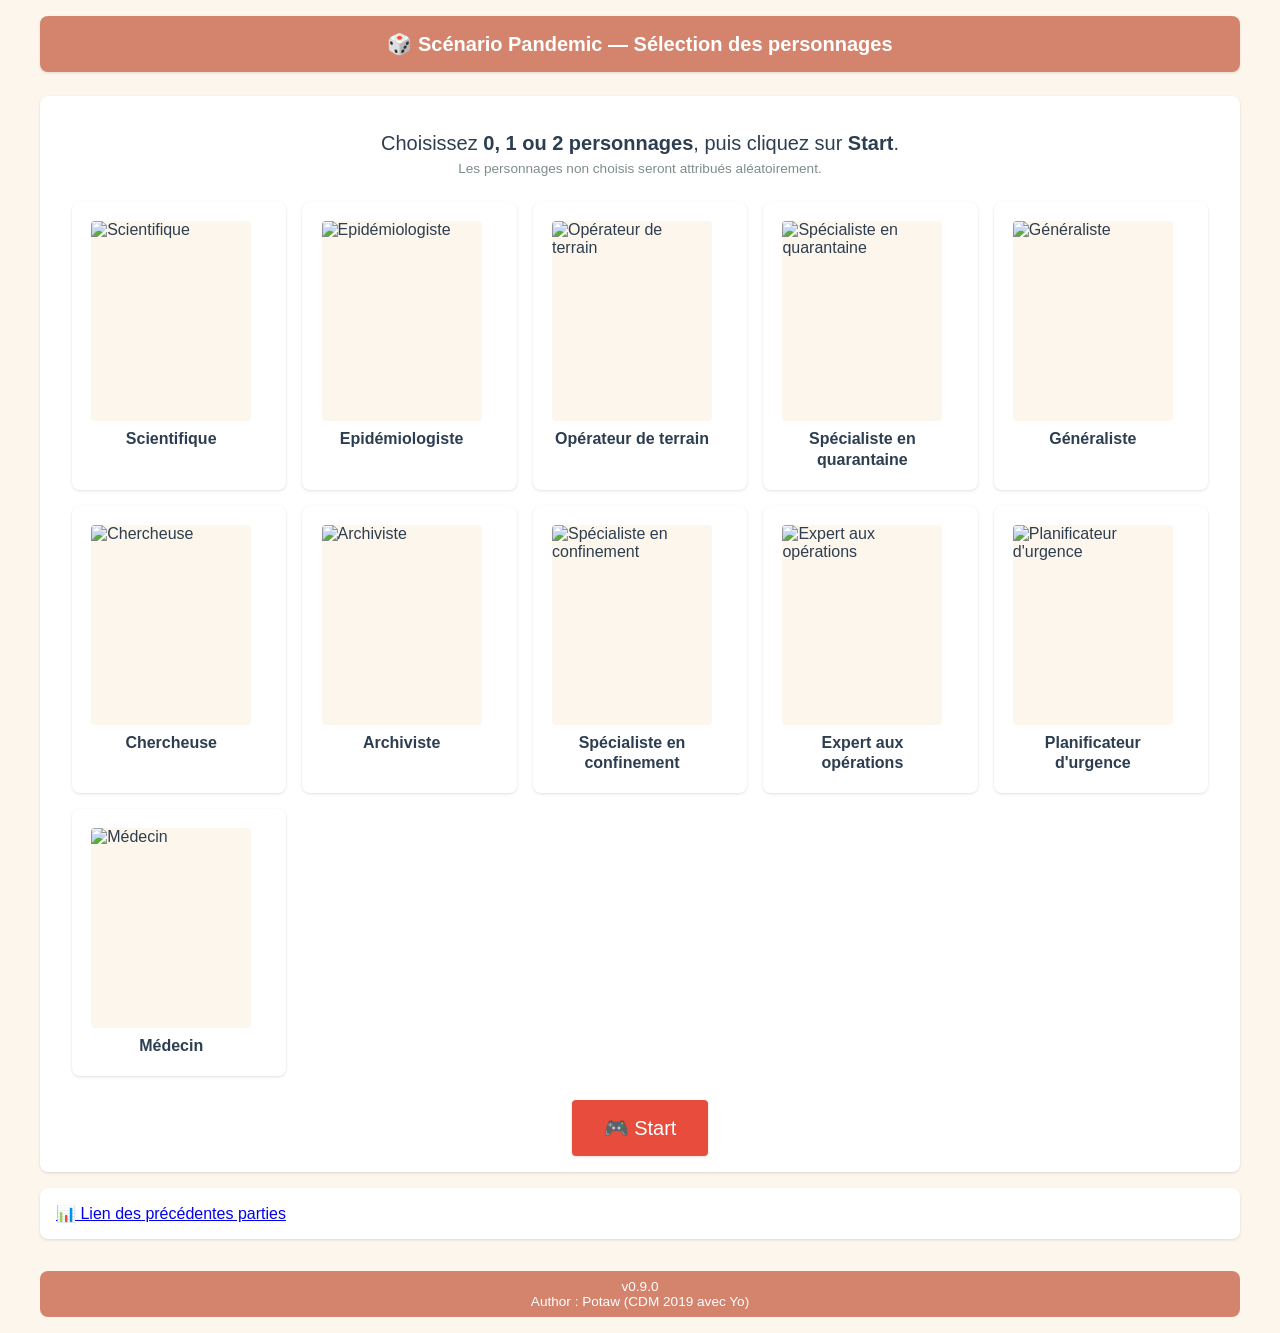
==== views/index.html @ 5d02d77d "step3-ok-desc-event-card-joueur-cadre Signed-off-by: demathif <fdemathieu@gmail.com>" ====
<!doctype html>
<html lang="fr">
	<head>
		<title>Scénarios Pandémie</title>
		<meta charset="utf-8">
		<meta name="viewport" content="width=device-width, initial-scale=1.0">
		<link rel="icon" href="../images/survival.ico" />
		<link rel="stylesheet" href="../style/style.css?v=6">
		<script type="text/javascript" src="../assets/cards.js?v=6"></script>
		<script type="text/javascript" src="../assets/prepare.js?v=6"></script>
	</head>
	
	<body onload="run();">
		<header>
			🎲 Scénario Pandemic — Sélection des personnages
		</header>

		<div class="section-action">
			<p style="text-align:center; font-size:var(--font-size-lg);">
				Choisissez <strong>0, 1 ou 2 personnages</strong>, puis cliquez sur <strong>Start</strong>.
				<br/>
				<span style="font-size:var(--font-size-sm); color:var(--color-text-light);">
					Les personnages non choisis seront attribués aléatoirement.
				</span>
			</p>
			<form id="idBoxes" name="thisForm">
				<!-- La grille des personnages est générée ici par prepare.js -->
			</form>
			<div style="text-align:center; margin-top:var(--spacing-lg);">
				<button type="button" onclick="get_roles(document.thisForm);" class="primary" style="font-size:var(--font-size-lg); padding:var(--spacing-md) var(--spacing-xl);">
					🎮 Start
				</button>
			</div>
		</div>

		<div class="section-action">
			<a href="https://docs.google.com/spreadsheets/d/1zwSPXdVmSMyLT-hhdvtLy0Kp2LJ_qGabPaC65YANEVw/edit?gid=0#gid=0" target="_blank">📊 Lien des précédentes parties</a>
		</div>
		
		<footer>
			v0.9.0<br />
			Author : Potaw (CDM 2019 avec Yo)
		</footer>
	</body>
</html>
---- style/style.css ----
/* ========================================
   Scénario Pandemic — Styles modernisés
   GitHub Pages compatible (100% statique)
   ======================================== */

/* ---- CSS Custom Properties (variables) ---- */
:root {
  /* Palette de couleurs */
  --color-primary: #2c3e50;
  --color-primary-light: #34495e;
  --color-accent: #e74c3c;
  --color-accent-hover: #c0392b;
  --color-bg: #fdf6ec;
  --color-surface: #ffffff;
  --color-header-bg: #d4836d;
  --color-header-text: #ffffff;
  --color-footer-bg: #d4836d;
  --color-footer-text: #ffffff;
  --color-text: #2c3e50;
  --color-text-light: #7f8c8d;
  --color-border: #e0d5c7;
  --color-card-bg: #fff8f0;

  /* Couleurs des cartes par maladie */
  --color-blue: #2980b9;
  --color-orange: #e67e22;
  --color-black: #2c3e50;
  --color-red: #e74c3c;
  --color-event: #27ae60;
  --color-epidemic: #8e44ad;
  --color-default: #95a5a6;

  /* Typographie */
  --font-family: 'Segoe UI', 'Roboto', Arial, sans-serif;
  --font-size-sm: 0.85rem;
  --font-size-base: 1rem;
  --font-size-lg: 1.25rem;
  --font-size-xl: 1.5rem;
  --font-size-xxl: 2rem;
  --font-size-timer: 3rem;

  /* Espacement */
  --spacing-xs: 0.25rem;
  --spacing-sm: 0.5rem;
  --spacing-md: 1rem;
  --spacing-lg: 1.5rem;
  --spacing-xl: 2rem;

  /* Ombres et bordures */
  --border-radius: 8px;
  --border-radius-sm: 4px;
  --shadow-sm: 0 1px 3px rgba(0, 0, 0, 0.12);
  --shadow-md: 0 4px 6px rgba(0, 0, 0, 0.1);
  --shadow-lg: 0 10px 25px rgba(0, 0, 0, 0.15);
}

/* ---- Reset & Base ---- */
*, *::before, *::after {
  box-sizing: border-box;
}

body {
  margin: 0;
  padding: var(--spacing-md);
  font-family: var(--font-family);
  font-size: var(--font-size-base);
  color: var(--color-text);
  background-color: var(--color-bg);
  background-image: url("../images/survival.png");
  background-repeat: no-repeat;
  background-position: top right;
  background-size: 64px;
  min-height: 100vh;
}

/* ---- En-tête & Pied de page ---- */
header {
  width: 100%;
  max-width: 1200px;
  margin: 0 auto var(--spacing-lg);
  padding: var(--spacing-md) var(--spacing-lg);
  text-align: center;
  background-color: var(--color-header-bg);
  color: var(--color-header-text);
  border-radius: var(--border-radius);
  box-shadow: var(--shadow-sm);
  font-size: var(--font-size-lg);
  font-weight: 600;
}

footer {
  width: 100%;
  max-width: 1200px;
  margin: var(--spacing-xl) auto 0;
  padding: var(--spacing-sm) var(--spacing-md);
  text-align: center;
  background-color: var(--color-footer-bg);
  color: var(--color-footer-text);
  border-radius: var(--border-radius);
  font-size: var(--font-size-sm);
}

/* ---- Panneau de propagation ---- */
.propagation-panel {
  max-width: 1200px;
  margin: 0 auto var(--spacing-md);
  background-color: var(--color-surface);
  border-radius: var(--border-radius);
  box-shadow: var(--shadow-sm);
  border-left: 4px solid var(--color-event);
  overflow: hidden;
}

.propagation-header {
  display: flex;
  justify-content: space-between;
  align-items: center;
  padding: var(--spacing-sm) var(--spacing-md);
  background-color: #e8f5e9;
  border-bottom: 1px solid var(--color-border);
  flex-wrap: wrap;
  gap: var(--spacing-sm);
}

.propagation-title {
  font-weight: 700;
  font-size: var(--font-size-lg);
  color: var(--color-event);
}

.propagation-stats {
  font-size: var(--font-size-base);
  color: var(--color-text-light);
}

.propagation-stats strong {
  color: var(--color-primary);
  font-size: var(--font-size-lg);
}

.propagation-cartes {
  padding: var(--spacing-sm) var(--spacing-md);
  display: flex;
  flex-wrap: wrap;
  gap: var(--spacing-xs);
  min-height: 60px;
  align-items: center;
}

.propagation-empty {
  color: var(--color-text-light);
  font-style: italic;
  font-size: var(--font-size-sm);
  padding: var(--spacing-sm);
}

/* Carte de propagation individuelle */
.propa-card {
  display: inline-flex;
  align-items: center;
  gap: var(--spacing-xs);
  padding: var(--spacing-xs) var(--spacing-sm);
  background-color: var(--color-bg);
  border-radius: var(--border-radius-sm);
  border: 1px solid var(--color-border);
  font-size: var(--font-size-sm);
  animation: propaFadeIn 0.3s ease;
}

@keyframes propaFadeIn {
  from { opacity: 0; transform: translateY(-8px); }
  to   { opacity: 1; transform: translateY(0); }
}

.propa-card.propa-epidemic {
  background-color: #fce4ec;
  border-color: var(--color-accent);
  font-weight: 600;
  display: flex;
  flex-direction: column;
  align-items: center;
  gap: 2px;
}

.propa-card-epidemic-name {
  font-size: var(--font-size-sm);
  font-weight: 700;
  color: var(--color-accent);
  text-transform: uppercase;
  letter-spacing: 0.5px;
}

.propa-card-ville {
  font-weight: 600;
}

.propa-card-cubes {
  display: inline-flex;
  gap: 2px;
  margin-left: var(--spacing-xs);
}

/* Petit carré représentant un cube de maladie */
.cube {
  display: inline-block;
  width: 12px;
  height: 12px;
  border-radius: 2px;
  border: 1px solid rgba(0,0,0,0.15);
  box-shadow: inset 0 1px 2px rgba(255,255,255,0.3);
}

/* ---- Panneau Épidémies (séparé) ---- */
.epidemic-panel {
  max-width: 1200px;
  margin: 0 auto var(--spacing-md);
  background-color: var(--color-surface);
  border-radius: var(--border-radius);
  box-shadow: var(--shadow-sm);
  border-left: 4px solid var(--color-accent);
  overflow: hidden;
}

.epidemic-header {
  display: flex;
  justify-content: space-between;
  align-items: center;
  padding: var(--spacing-sm) var(--spacing-md);
  background-color: #fce4ec;
  border-bottom: 1px solid var(--color-border);
}

.epidemic-title {
  font-weight: 700;
  font-size: var(--font-size-lg);
  color: var(--color-accent);
}

.epidemic-cartes {
  padding: var(--spacing-sm) var(--spacing-md);
  display: flex;
  flex-wrap: wrap;
  gap: var(--spacing-xs);
  min-height: 40px;
  align-items: center;
}

/* ---- Blocs Joueurs (côte à côte) ---- */
.players-row {
  display: flex;
  gap: var(--spacing-md);
  max-width: 1200px;
  margin: 0 auto var(--spacing-md);
  justify-content: center;
}

.joueur {
  flex: 1;
  max-width: 500px;
  min-width: 280px;
  padding: var(--spacing-md);
  background-color: var(--color-surface);
  border-radius: var(--border-radius);
  box-shadow: var(--shadow-sm);
  border: 3px solid transparent;
  transition: border-color 0.3s, box-shadow 0.3s, opacity 0.3s;
  opacity: 0.6;
}

.joueur.joueur-actif {
  border-color: var(--color-accent);
  box-shadow: 0 0 0 3px rgba(231, 76, 60, 0.2), var(--shadow-md);
  opacity: 1;
}

.joueur-header {
  display: flex;
  align-items: baseline;
  gap: var(--spacing-sm);
  margin-bottom: var(--spacing-sm);
}

.joueur-titre {
  font-size: var(--font-size-lg);
  font-weight: 700;
  color: var(--color-primary);
}

.joueur-role {
  font-size: var(--font-size-base);
  color: var(--color-text-light);
  font-weight: 400;
}

/* Wrapper image + pion */
.player-card-image-wrapper {
  position: relative;
  display: inline-block;
}

.player-pawn {
  position: absolute;
  top: -6px;
  right: -6px;
  width: 32px;
  height: 32px;
  border-radius: 50%;
  color: white;
  font-size: 13px;
  font-weight: 700;
  display: flex;
  align-items: center;
  justify-content: center;
  box-shadow: 0 2px 6px rgba(0,0,0,0.3);
  z-index: 10;
  border: 2px solid white;
}

/* Cartes du joueur */
.joueur-cartes {
  display: flex;
  flex-wrap: wrap;
  gap: var(--spacing-xs);
  margin-top: var(--spacing-sm);
}

.carte-joueur-item {
  display: inline-block;
  padding: var(--spacing-xs) var(--spacing-sm);
  background-color: var(--color-bg);
  border-radius: var(--border-radius-sm);
  font-size: var(--font-size-base);
  font-weight: 500;
}

.joueur-cartes .carte-color[data-color="blue"] { color: var(--color-blue); }
.joueur-cartes .carte-color[data-color="orange"] { color: var(--color-orange); }
.joueur-cartes .carte-color[data-color="black"] { color: var(--color-black); }
.joueur-cartes .carte-color[data-color="red"] { color: var(--color-red); }
.joueur-cartes .carte-color[data-color="mediumseagreen"] { color: var(--color-event); font-weight: 600; }
.joueur-cartes .carte-color[data-color="slategray"] { color: var(--color-default); }

/* ---- Couleurs des cartes (remplace <font>) ---- */
.carte-color[data-color="blue"] { color: var(--color-blue); }
.carte-color[data-color="orange"] { color: var(--color-orange); }
.carte-color[data-color="black"] { color: var(--color-black); }
.carte-color[data-color="red"] { color: var(--color-red); }
.carte-color[data-color="mediumseagreen"] { color: var(--color-event); font-weight: 600; }
.carte-color[data-color="slategray"] { color: var(--color-default); }

/* ---- Zone des cartes tirées ---- */
.cartes-tirees {
  max-width: 1200px;
  margin: 0 auto var(--spacing-md);
  min-height: 100px;
  padding: var(--spacing-md);
  background-color: var(--color-surface);
  border-radius: var(--border-radius);
  box-shadow: var(--shadow-sm);
}

#idCarteJoueurs.pasEnCours,
#idDivCartesPropagation.enCours {
  border-left: 4px solid var(--color-accent);
}

#idCarteJoueurs.enCours {
  border-left: 4px solid var(--color-blue);
}

#idDivCartesPropagation.pasEnCours {
  border-left: 4px solid var(--color-text-light);
}

/* ---- Boutons ---- */
.boutons-ligne {
  max-width: 1200px;
  margin: 0 auto var(--spacing-sm);
  display: flex;
  flex-wrap: wrap;
  gap: var(--spacing-sm);
  align-items: center;
}

button {
  padding: var(--spacing-sm) var(--spacing-md);
  font-family: var(--font-family);
  font-size: var(--font-size-base);
  border: none;
  border-radius: var(--border-radius-sm);
  background-color: var(--color-primary);
  color: white;
  cursor: pointer;
  transition: background-color 0.2s, opacity 0.2s, transform 0.1s;
  box-shadow: var(--shadow-sm);
}

button:hover:not(:disabled) {
  background-color: var(--color-primary-light);
  transform: translateY(-1px);
  box-shadow: var(--shadow-md);
}

button:active:not(:disabled) {
  transform: translateY(0);
}

button:disabled {
  opacity: 0.5;
  cursor: not-allowed;
}

button.primary {
  background-color: var(--color-accent);
}
button.primary:hover:not(:disabled) {
  background-color: var(--color-accent-hover);
}

button.secondary {
  background-color: var(--color-text-light);
}

/* ---- Bouton unique (tirage automatique) ---- */
.boutons-auto {
  justify-content: center;
}

.bouton-unique {
  font-size: var(--font-size-lg);
  font-weight: 700;
  padding: var(--spacing-md) var(--spacing-xl);
  min-width: 260px;
}

/* ---- "Tour : [Rôle]" ---- */
.goJoueur {
  display: inline-block;
  padding: var(--spacing-sm) var(--spacing-md);
  background-color: var(--color-accent);
  color: white;
  border-radius: var(--border-radius);
  font-size: var(--font-size-lg);
  font-weight: 700;
  box-shadow: var(--shadow-sm);
}

/* ---- Chronomètre ---- */
.chrono {
  max-width: 1200px;
  margin: 0 auto var(--spacing-md);
  padding: var(--spacing-md);
  background-color: var(--color-surface);
  border-radius: var(--border-radius);
  box-shadow: var(--shadow-sm);
  text-align: center;
}

.chrono-options {
  display: flex;
  justify-content: center;
  gap: var(--spacing-lg);
  margin-bottom: var(--spacing-sm);
}

.chrono-options label {
  cursor: pointer;
  font-size: var(--font-size-base);
}

.chrono-options input[type="radio"] {
  margin-right: var(--spacing-xs);
}

.minuteur {
  font-size: var(--font-size-timer);
  font-weight: 700;
  margin: var(--spacing-sm) 0;
  font-variant-numeric: tabular-nums;
  color: var(--color-primary);
}

.chrono-boutons {
  display: flex;
  justify-content: center;
  gap: var(--spacing-sm);
  flex-wrap: wrap;
}

/* ---- Sections de fin de partie ---- */
.section-action {
  max-width: 1200px;
  margin: 0 auto var(--spacing-md);
  padding: var(--spacing-md);
  background-color: var(--color-surface);
  border-radius: var(--border-radius);
  box-shadow: var(--shadow-sm);
}

.section-action label {
  margin-right: var(--spacing-md);
}

.section-action input[type="text"] {
  padding: var(--spacing-xs) var(--spacing-sm);
  border: 1px solid var(--color-border);
  border-radius: var(--border-radius-sm);
  font-family: var(--font-family);
  font-size: var(--font-size-base);
}

.section-action select {
  padding: var(--spacing-xs) var(--spacing-sm);
  border: 1px solid var(--color-border);
  border-radius: var(--border-radius-sm);
  font-family: var(--font-family);
  font-size: var(--font-size-base);
  background-color: white;
}

/* ---- Debug ---- */
.debug-section {
  max-width: 1200px;
  margin: 0 auto;
}

.debug-section summary {
  cursor: pointer;
  font-weight: 600;
  color: var(--color-text-light);
  padding: var(--spacing-sm) 0;
}

#idDivDebug {
  max-width: 1200px;
  margin: 0 auto var(--spacing-md);
  padding: var(--spacing-md);
  background-color: var(--color-surface);
  border-radius: var(--border-radius);
  box-shadow: var(--shadow-sm);
}

#idDivDebug a {
  color: var(--color-accent);
  cursor: pointer;
  text-decoration: underline;
}

#idDivDebug a:hover {
  color: var(--color-accent-hover);
}

/* ---- Tableau d'historique ---- */
#idSpoilHistoJoueurs table {
  border-collapse: collapse;
  width: 100%;
  margin-top: var(--spacing-sm);
}

#idSpoilHistoJoueurs th,
#idSpoilHistoJoueurs td {
  border: 1px solid var(--color-border);
  padding: var(--spacing-xs) var(--spacing-sm);
  text-align: center;
}

#idSpoilHistoJoueurs th {
  background-color: var(--color-header-bg);
  color: var(--color-header-text);
}

/* ---- Image des rôles ---- */
.zoomA {
  width: 100px;
  height: 130px;
  border-radius: var(--border-radius-sm);
  box-shadow: var(--shadow-sm);
}

/* ---- Responsive ---- */
@media (max-width: 768px) {
  body {
    padding: var(--spacing-sm);
  }

  header {
    font-size: var(--font-size-base);
    padding: var(--spacing-sm);
  }

  .players-row {
    flex-direction: column;
    align-items: center;
  }

  .joueur {
    width: 100%;
    max-width: 100%;
    min-width: unset;
  }

  .boutons-ligne {
    flex-direction: column;
    align-items: stretch;
  }

  .boutons-ligne button {
    width: 100%;
  }

  .minuteur {
    font-size: 2.5rem;
  }

  .chrono-options {
    flex-direction: column;
    align-items: center;
    gap: var(--spacing-sm);
  }
}

@media (max-width: 480px) {
  .minuteur {
    font-size: 2rem;
  }

  .section-action {
    padding: var(--spacing-sm);
  }

  #idSpoilHistoJoueurs table {
    font-size: var(--font-size-sm);
  }
}

/* ---- Grille de sélection des personnages (index.html) ---- */
.character-grid {
  display: grid;
  grid-template-columns: repeat(auto-fill, minmax(180px, 1fr));
  gap: var(--spacing-md);
  max-width: 1200px;
  margin: var(--spacing-lg) auto;
  padding: 0 var(--spacing-md);
}

.character-card {
  position: relative;
  background: var(--color-surface);
  border-radius: var(--border-radius);
  box-shadow: var(--shadow-sm);
  overflow: hidden;
  transition: transform 0.2s, box-shadow 0.2s, border-color 0.2s;
  border: 3px solid transparent;
  cursor: pointer;
}

.character-card:hover {
  transform: translateY(-4px);
  box-shadow: var(--shadow-md);
}

.character-card:has(.character-checkbox:checked) {
  border-color: var(--color-accent);
  box-shadow: 0 0 0 3px rgba(231, 76, 60, 0.3), var(--shadow-md);
}

.character-checkbox {
  position: absolute;
  opacity: 0;
  width: 0;
  height: 0;
  pointer-events: none;
}

.character-label {
  display: flex;
  flex-direction: column;
  align-items: center;
  padding: var(--spacing-md);
  cursor: pointer;
  gap: var(--spacing-sm);
}

.character-label img {
  width: 100%;
  max-width: 160px;
  height: auto;
  aspect-ratio: 160 / 200;
  object-fit: contain;
  border-radius: var(--border-radius-sm);
  background-color: var(--color-bg);
  transition: transform 0.2s;
}

.character-card:hover .character-label img {
  transform: scale(1.05);
}

.character-name {
  font-size: var(--font-size-base);
  font-weight: 600;
  text-align: center;
  color: var(--color-primary);
  line-height: 1.3;
}

/* Badge "✓" qui apparaît quand sélectionné */
.character-selected-badge {
  position: absolute;
  top: var(--spacing-sm);
  right: var(--spacing-sm);
  width: 28px;
  height: 28px;
  border-radius: 50%;
  background-color: var(--color-accent);
  color: white;
  display: flex;
  align-items: center;
  justify-content: center;
  font-size: var(--font-size-lg);
  font-weight: 700;
  opacity: 0;
  transform: scale(0.5);
  transition: opacity 0.2s, transform 0.2s;
  pointer-events: none;
}

.character-card:has(.character-checkbox:checked) .character-selected-badge {
  opacity: 1;
  transform: scale(1);
}

@media (max-width: 768px) {
  .character-grid {
    grid-template-columns: repeat(auto-fill, minmax(140px, 1fr));
    gap: var(--spacing-sm);
    padding: 0 var(--spacing-sm);
  }

  .character-label img {
    max-width: 120px;
  }

  .character-name {
    font-size: var(--font-size-sm);
  }
}

@media (max-width: 480px) {
  .character-grid {
    grid-template-columns: repeat(2, 1fr);
    gap: var(--spacing-xs);
  }

  .character-label {
    padding: var(--spacing-sm);
  }

  .character-label img {
    max-width: 90px;
  }
}
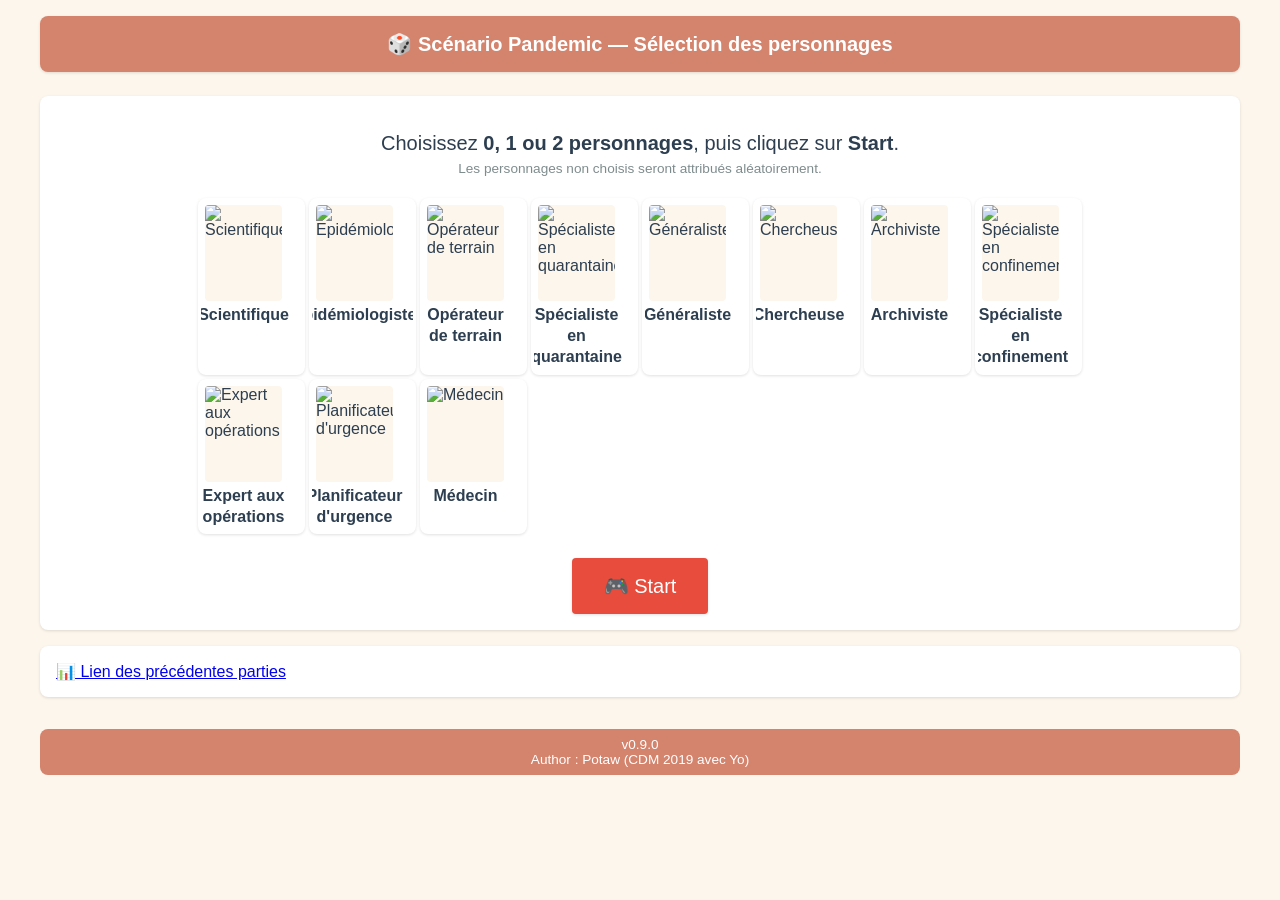
==== commit 3b58828a: "step4minok Signed-off-by: demathif <fdemathieu@gmail.com>" ====
--- a/views/index.html
+++ b/views/index.html
@@ -5,9 +5,8 @@
 		<meta charset="utf-8">
 		<meta name="viewport" content="width=device-width, initial-scale=1.0">
 		<link rel="icon" href="../images/survival.ico" />
-		<link rel="stylesheet" href="../style/style.css?v=6">
-		<script type="text/javascript" src="../assets/cards.js?v=6"></script>
-		<script type="text/javascript" src="../assets/prepare.js?v=6"></script>
+		<link rel="stylesheet" href="../style/style.css?v=16">
+		<script type="text/javascript" src="../assets/cards.js?v=16"></script>
 	</head>
 	
 	<body onload="run();">
@@ -41,5 +40,87 @@
 			v0.9.0<br />
 			Author : Potaw (CDM 2019 avec Yo)
 		</footer>
+
+		<script type="text/javascript">
+			/** Fonction principale, affiche les personnages en grille de cartes modernes */
+			function run () {
+				var myForm = document.getElementById("idBoxes");
+				var grid = document.createElement("div");
+				grid.className = "character-grid";
+
+				for (var i = 0; i < roles.length; i++) {
+					var card = document.createElement("div");
+					card.className = "character-card";
+
+					var checkBox = document.createElement("input");
+					checkBox.type = "checkbox";
+					checkBox.value = roles[i];
+					checkBox.id = "id" + i;
+					checkBox.className = "character-checkbox";
+
+					var label = document.createElement("label");
+					label.className = "character-label";
+					label.htmlFor = "id" + i;
+
+					var img = document.createElement("img");
+					img.src = "./../images/" + encodeURI(roles[i]) + ".png";
+					img.alt = roles[i];
+					img.title = descriptionsRole[roles[i]] || roles[i];
+					img.loading = "lazy";
+
+					var nameSpan = document.createElement("span");
+					nameSpan.className = "character-name";
+					nameSpan.textContent = roles[i];
+
+					var selectedBadge = document.createElement("span");
+					selectedBadge.className = "character-selected-badge";
+					selectedBadge.textContent = "✓";
+
+					label.appendChild(img);
+					label.appendChild(nameSpan);
+					card.appendChild(checkBox);
+					card.appendChild(label);
+					card.appendChild(selectedBadge);
+					grid.appendChild(card);
+				}
+				myForm.appendChild(grid);
+			}
+
+			/** onclick, on recupere les roles du form sinon on les choisit aléatoirement */
+			function get_roles (form) {
+				var count = 0;
+				var choice = [];
+				var limit = 2; // FIXME: what if more that 2 players
+
+				var checkboxes = form.querySelectorAll('input[type="checkbox"]');
+				for (var i = 0; i < checkboxes.length; i++) {
+					if (checkboxes[i].checked) {
+						if (count < limit) {
+							choice[count] = checkboxes[i].value;
+							count++;
+						} else if (count >= limit) {
+							alert("Vous ne pouvez pas choisir plus de " + limit + " personnages");
+							return;
+						}
+					}
+				}
+				if (count != limit) { // some roles would be random
+					// Get a copy and remove the choosen roles if any
+					var roles_copy = roles.slice();
+					for (var k = 0; k < limit; k++) {
+						roles_copy = roles_copy.filter(function(e) { return e !== choice[k]; });
+					}
+					shuffle(roles_copy);
+					for (var j = 0; j < limit - count; j++) {
+						choice[limit - j - 1] = roles_copy[j];
+					}
+				}
+
+				shuffle(choice);
+				window.location.replace("../views/game.html?" +
+								"&roleJoueur1=" +  encodeURI(choice[0]) +
+								"&roleJoueur2=" +  encodeURI(choice[1]));
+			}
+		</script>
 	</body>
 </html>
--- a/style/style.css
+++ b/style/style.css
@@ -190,6 +190,12 @@
   letter-spacing: 0.5px;
 }
 
+/* Dernière carte de propagation conservée au début d'un tour (grisée) */
+.propa-card-grisee {
+  opacity: 0.45;
+  filter: grayscale(80%);
+}
+
 .propa-card-ville {
   font-weight: 600;
 }
@@ -433,6 +439,33 @@
   min-width: 260px;
 }
 
+/* ---- Menu pause du chrono ---- */
+.chrono-menu {
+  max-width: 1200px;
+  margin: 0 auto var(--spacing-md);
+  padding: var(--spacing-sm) var(--spacing-md);
+  background-color: #fff8e1;
+  border-radius: var(--border-radius);
+  border-left: 4px solid #f39c12;
+  box-shadow: var(--shadow-sm);
+  display: flex;
+  flex-direction: column;
+  align-items: center;
+  gap: var(--spacing-sm);
+}
+
+.chrono-menu-title {
+  font-weight: 700;
+  color: #b7791f;
+}
+
+.chrono-menu-buttons {
+  display: flex;
+  gap: var(--spacing-sm);
+  flex-wrap: wrap;
+  justify-content: center;
+}
+
 /* ---- "Tour : [Rôle]" ---- */
 .goJoueur {
   display: inline-block;
@@ -443,6 +476,25 @@
   font-size: var(--font-size-lg);
   font-weight: 700;
   box-shadow: var(--shadow-sm);
+}
+
+/* "Tour..." : masqué (le joueur actif est indiqué par le cadre surligné) */
+#idGoJoueur {
+  display: none;
+}
+
+/* ---- Bouton copie de lien (discret, en haut à droite) ---- */
+.btn-copy {
+  position: fixed;
+  top: var(--spacing-sm);
+  right: var(--spacing-sm);
+  width: 36px;
+  height: 36px;
+  padding: 0;
+  font-size: var(--font-size-lg);
+  border-radius: var(--border-radius);
+  box-shadow: var(--shadow-md);
+  z-index: 100;
 }
 
 /* ---- Chronomètre ---- */
@@ -636,11 +688,11 @@
 /* ---- Grille de sélection des personnages (index.html) ---- */
 .character-grid {
   display: grid;
-  grid-template-columns: repeat(auto-fill, minmax(180px, 1fr));
-  gap: var(--spacing-md);
-  max-width: 1200px;
-  margin: var(--spacing-lg) auto;
-  padding: 0 var(--spacing-md);
+  grid-template-columns: repeat(auto-fill, minmax(100px, 1fr));
+  gap: var(--spacing-xs);
+  max-width: 900px;
+  margin: var(--spacing-md) auto;
+  padding: 0 var(--spacing-sm);
 }
 
 .character-card {
@@ -676,14 +728,14 @@
   display: flex;
   flex-direction: column;
   align-items: center;
-  padding: var(--spacing-md);
+  padding: var(--spacing-xs);
   cursor: pointer;
-  gap: var(--spacing-sm);
+  gap: var(--spacing-xs);
 }
 
 .character-label img {
   width: 100%;
-  max-width: 160px;
+  max-width: 80px;
   height: auto;
   aspect-ratio: 160 / 200;
   object-fit: contain;
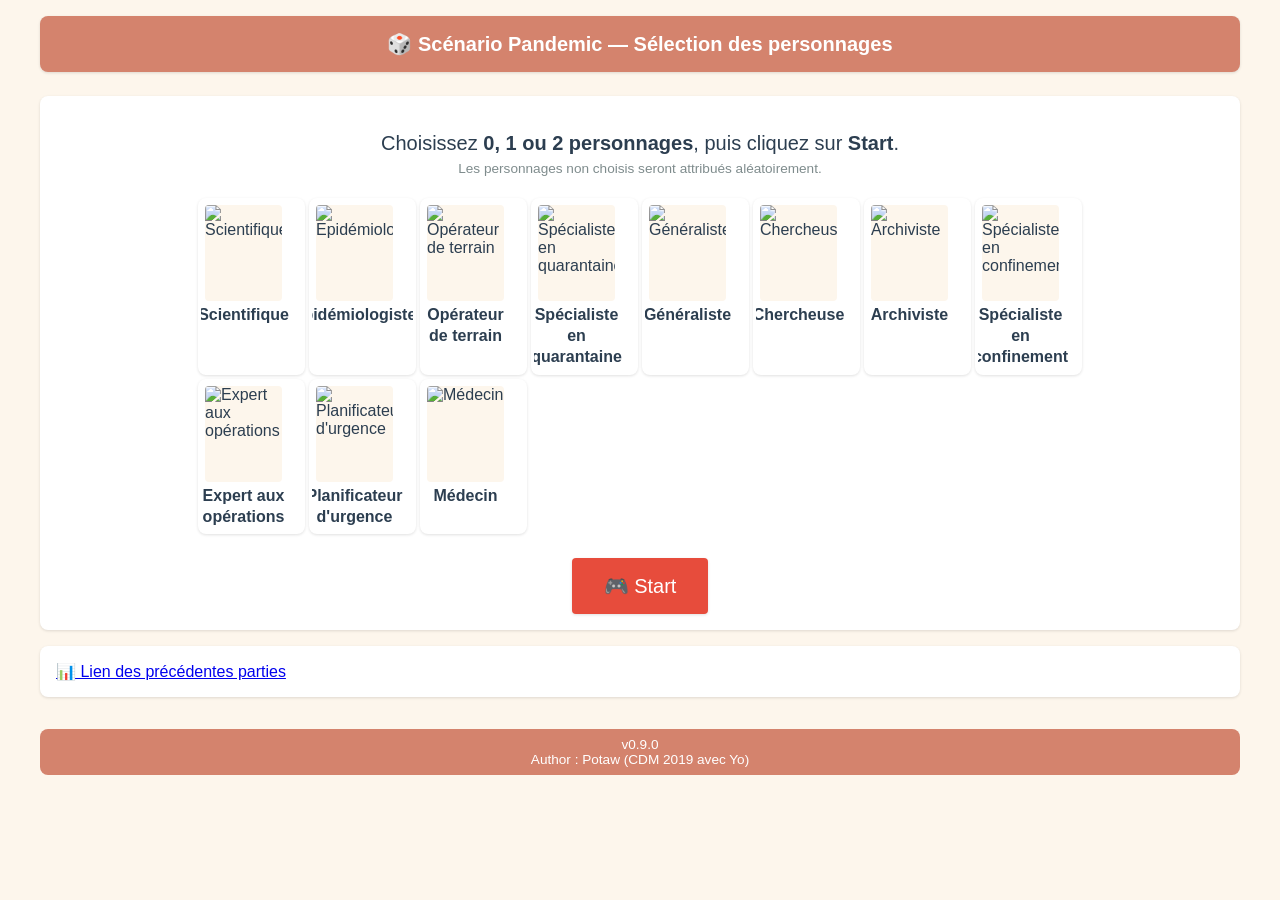
==== commit bf07bb1c: "step4minok Signed-off-by: demathif <fdemathieu@gmail.com>" ====
--- a/views/index.html
+++ b/views/index.html
@@ -5,8 +5,8 @@
 		<meta charset="utf-8">
 		<meta name="viewport" content="width=device-width, initial-scale=1.0">
 		<link rel="icon" href="../images/survival.ico" />
-		<link rel="stylesheet" href="../style/style.css?v=16">
-		<script type="text/javascript" src="../assets/cards.js?v=16"></script>
+		<link rel="stylesheet" href="../style/style.css?v=18">
+		<script type="text/javascript" src="../assets/cards.js?v=18"></script>
 	</head>
 	
 	<body onload="run();">
--- a/style/style.css
+++ b/style/style.css
@@ -66,10 +66,6 @@
   font-size: var(--font-size-base);
   color: var(--color-text);
   background-color: var(--color-bg);
-  background-image: url("../images/survival.png");
-  background-repeat: no-repeat;
-  background-position: top right;
-  background-size: 64px;
   min-height: 100vh;
 }
 
@@ -547,6 +543,53 @@
   background-color: var(--color-surface);
   border-radius: var(--border-radius);
   box-shadow: var(--shadow-sm);
+}
+
+/* ---- Section "Partie terminée" modernisée ---- */
+.fin-partie-header {
+  display: flex;
+  align-items: baseline;
+  gap: var(--spacing-sm);
+  margin-bottom: var(--spacing-sm);
+  flex-wrap: wrap;
+}
+
+.fin-partie-header strong {
+  font-size: var(--font-size-lg);
+  color: var(--color-primary);
+}
+
+.fin-partie-sub {
+  font-size: var(--font-size-sm);
+  color: var(--color-text-light);
+}
+
+.fin-partie-corps {
+  display: flex;
+  align-items: center;
+  gap: var(--spacing-md);
+  flex-wrap: wrap;
+}
+
+.fin-partie-corps label {
+  margin-right: 0;
+}
+
+.fin-pseudo input {
+  padding: var(--spacing-xs) var(--spacing-sm);
+  border: 1px solid var(--color-border);
+  border-radius: var(--border-radius-sm);
+  font-family: var(--font-family);
+  font-size: var(--font-size-base);
+}
+
+.fin-resultat {
+  cursor: pointer;
+  font-weight: 500;
+}
+
+.btn-save {
+  font-weight: 700;
 }
 
 .section-action label {
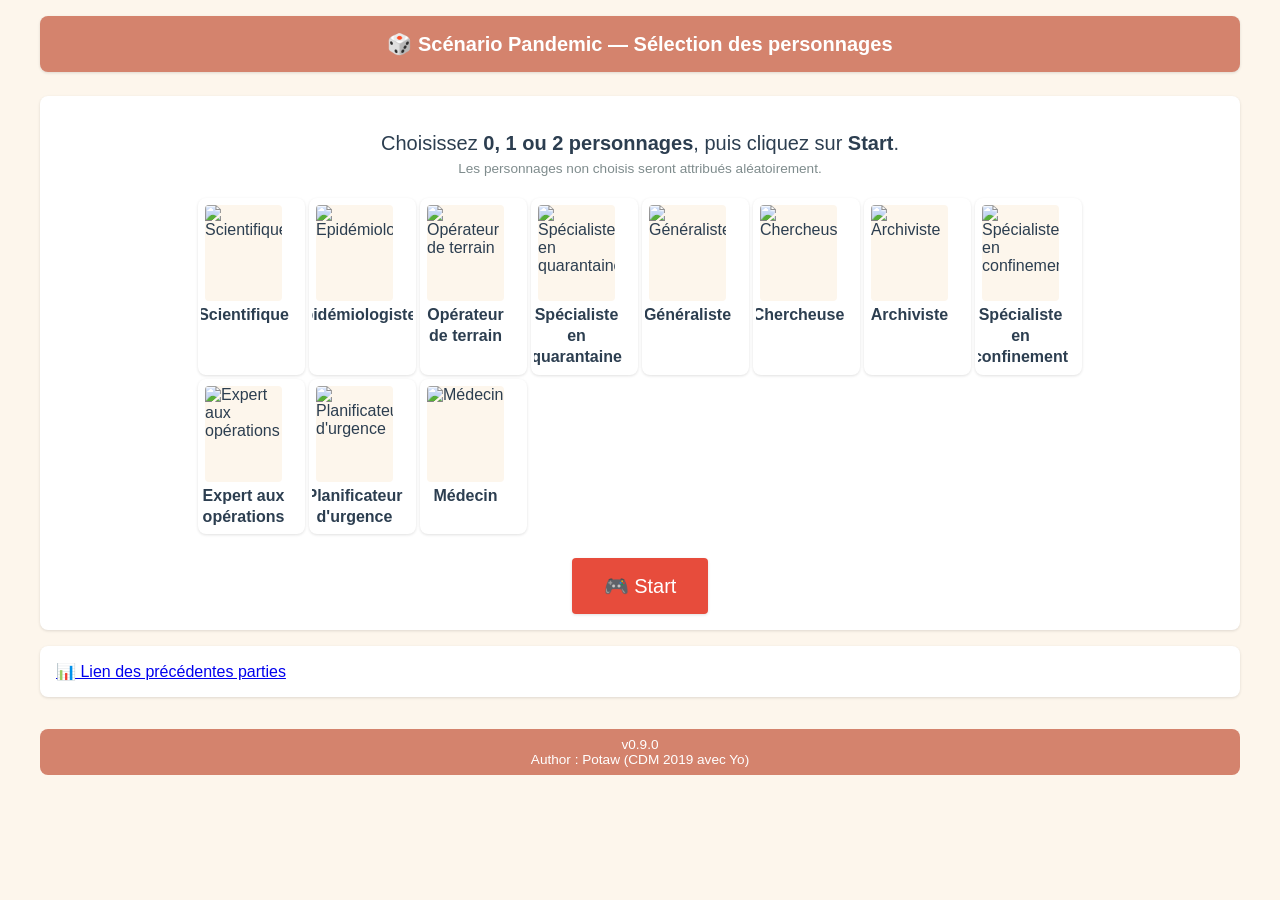
==== commit 64a56598: "step4minok Signed-off-by: demathif <fdemathieu@gmail.com>" ====
--- a/views/index.html
+++ b/views/index.html
@@ -5,8 +5,8 @@
 		<meta charset="utf-8">
 		<meta name="viewport" content="width=device-width, initial-scale=1.0">
 		<link rel="icon" href="../images/survival.ico" />
-		<link rel="stylesheet" href="../style/style.css?v=18">
-		<script type="text/javascript" src="../assets/cards.js?v=18"></script>
+		<link rel="stylesheet" href="../style/style.css?v=20">
+		<script type="text/javascript" src="../assets/cards.js?v=20"></script>
 	</head>
 	
 	<body onload="run();">
--- a/style/style.css
+++ b/style/style.css
@@ -84,6 +84,92 @@
   font-weight: 600;
 }
 
+/* ---- Barre supérieure (titre + menu ☰) ---- */
+.topbar {
+  display: flex;
+  align-items: center;
+  justify-content: space-between;
+  gap: var(--spacing-sm);
+  text-align: left;
+}
+
+.topbar-title {
+  font-size: var(--font-size-lg);
+  font-weight: 700;
+}
+
+.topbar-menu {
+  background-color: rgba(255,255,255,0.25);
+  font-size: var(--font-size-xl);
+  width: 44px;
+  height: 44px;
+  padding: 0;
+  display: flex;
+  align-items: center;
+  justify-content: center;
+  border-radius: var(--border-radius);
+}
+.topbar-menu:hover {
+  background-color: rgba(255,255,255,0.4);
+}
+
+/* ---- Menu secondaire (☰) : colonne sous l'en-tête ---- */
+.menu-secondaire {
+  max-width: 1200px;
+  margin: 0 auto var(--spacing-md);
+  padding: var(--spacing-sm);
+  background-color: var(--color-surface);
+  border-radius: var(--border-radius);
+  box-shadow: var(--shadow-md);
+  display: flex;
+  flex-direction: column;
+  gap: var(--spacing-xs);
+  animation: menuFadeIn 0.15s ease;
+}
+
+@keyframes menuFadeIn {
+  from { opacity: 0; transform: translateY(-6px); }
+  to   { opacity: 1; transform: translateY(0); }
+}
+
+.menu-secondaire button {
+  background-color: transparent;
+  color: var(--color-primary);
+  text-align: left;
+  padding: var(--spacing-sm) var(--spacing-md);
+  border-radius: var(--border-radius-sm);
+  box-shadow: none;
+  width: 100%;
+}
+.menu-secondaire button:hover {
+  background-color: var(--color-bg);
+  color: var(--color-accent);
+}
+
+.menu-debug {
+  cursor: pointer;
+  font-weight: 500;
+  margin-left: 0;
+  padding: var(--spacing-sm) var(--spacing-md);
+  border-radius: var(--border-radius-sm);
+}
+.menu-debug:hover {
+  background-color: var(--color-bg);
+}
+
+/* ---- Panneau "À propos" (version / auteurs) ---- */
+.info-panel {
+  max-width: 1200px;
+  margin: 0 auto var(--spacing-md);
+  padding: var(--spacing-sm) var(--spacing-md);
+  background-color: var(--color-surface);
+  border-radius: var(--border-radius);
+  box-shadow: var(--shadow-sm);
+  font-size: var(--font-size-sm);
+  color: var(--color-text-light);
+  text-align: center;
+}
+
 footer {
   width: 100%;
   max-width: 1200px;
@@ -132,6 +218,8 @@
 .propagation-stats strong {
   color: var(--color-primary);
   font-size: var(--font-size-lg);
+  font-family: var(--font-family);
+  font-variant-numeric: tabular-nums;
 }
 
 .propagation-cartes {
@@ -267,6 +355,18 @@
   border: 3px solid transparent;
   transition: border-color 0.3s, box-shadow 0.3s, opacity 0.3s;
   opacity: 0.6;
+  display: flex;
+  gap: var(--spacing-md);
+  align-items: flex-start;
+}
+
+/* Image à gauche, contenu (titre + cartes) à droite pour combler le blanc */
+.joueur-contenu {
+  flex: 1;
+  min-width: 0;
+  display: flex;
+  flex-direction: column;
+  gap: var(--spacing-sm);
 }
 
 .joueur.joueur-actif {
@@ -429,10 +529,15 @@
 }
 
 .bouton-unique {
+  background-color: #16a085;
+  color: white;
   font-size: var(--font-size-lg);
   font-weight: 700;
   padding: var(--spacing-md) var(--spacing-xl);
   min-width: 260px;
+}
+.bouton-unique:hover:not(:disabled) {
+  background-color: #138a72;
 }
 
 /* ---- Menu pause du chrono ---- */
@@ -675,7 +780,7 @@
 /* ---- Responsive ---- */
 @media (max-width: 768px) {
   body {
-    padding: var(--spacing-sm);
+    padding: var(--spacing-xs);
   }
 
   header {
@@ -703,6 +808,32 @@
     width: 100%;
   }
 
+  .bouton-unique {
+    width: 100%;
+    min-width: 0;
+    font-size: var(--font-size-base);
+    padding: var(--spacing-md);
+  }
+
+  .menu-secondaire {
+    flex-direction: column;
+    align-items: stretch;
+  }
+
+  .menu-secondaire button {
+    width: 100%;
+  }
+
+  .menu-debug {
+    margin-left: 0;
+    padding: var(--spacing-xs) 0;
+  }
+
+  .fin-partie-corps {
+    flex-direction: column;
+    align-items: flex-start;
+  }
+
   .minuteur {
     font-size: 2.5rem;
   }
@@ -721,6 +852,15 @@
 
   .section-action {
     padding: var(--spacing-sm);
+  }
+
+  .joueur {
+    flex-direction: column;
+    align-items: center;
+  }
+
+  .joueur-contenu {
+    width: 100%;
   }
 
   #idSpoilHistoJoueurs table {
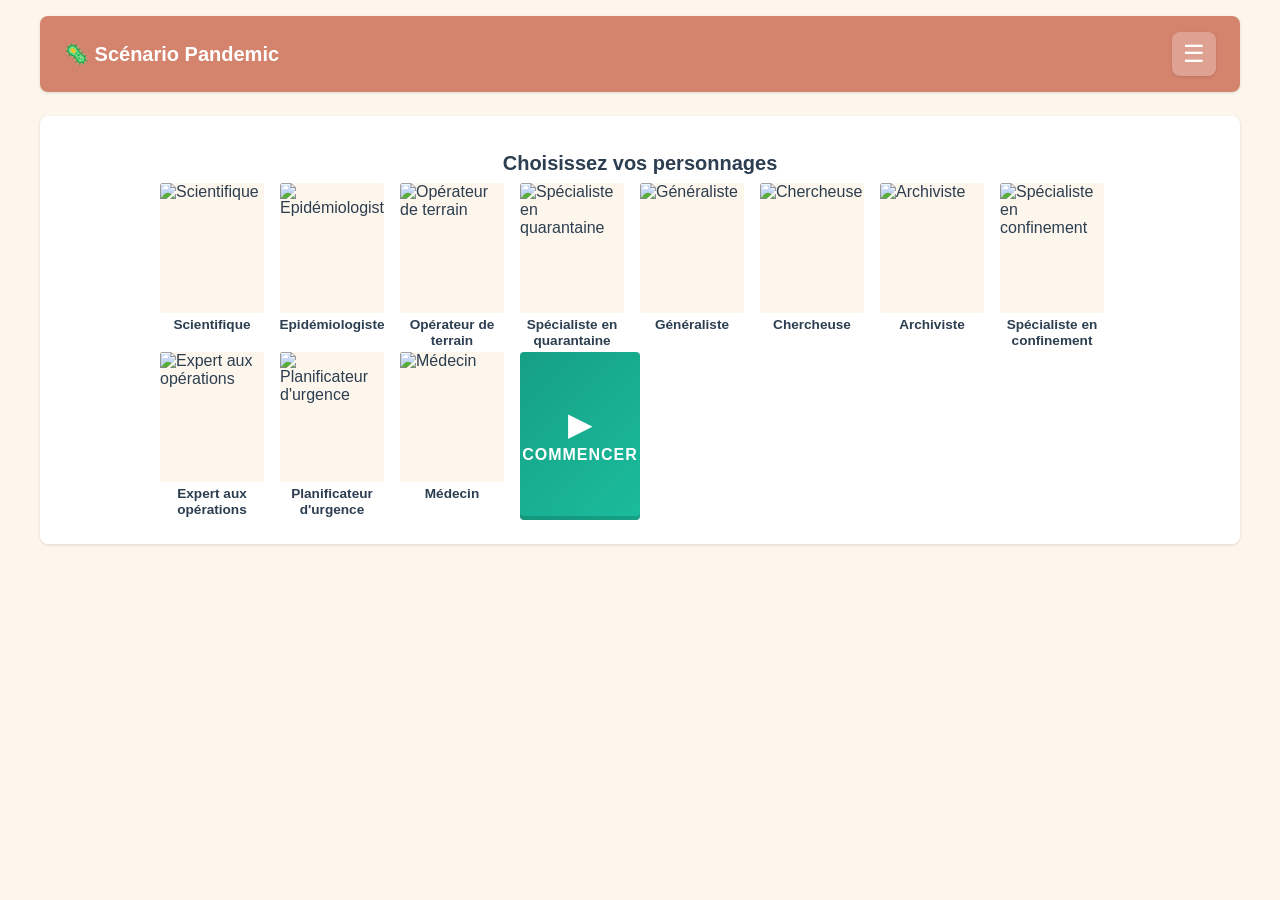
==== commit 5e12dbbf: "step4minok Signed-off-by: demathif <fdemathieu@gmail.com>" ====
--- a/views/index.html
+++ b/views/index.html
@@ -1,126 +1,17 @@
 <!doctype html>
 <html lang="fr">
 	<head>
-		<title>Scénarios Pandémie</title>
 		<meta charset="utf-8">
 		<meta name="viewport" content="width=device-width, initial-scale=1.0">
-		<link rel="icon" href="../images/survival.ico" />
-		<link rel="stylesheet" href="../style/style.css?v=20">
-		<script type="text/javascript" src="../assets/cards.js?v=20"></script>
+		<title>Scénarios Pandémie</title>
+		<script>
+			// Redirige vers la page unique (game.html) en conservant les paramètres de l'URL
+			window.location.replace("game.html" + window.location.search);
+		</script>
 	</head>
-	
-	<body onload="run();">
-		<header>
-			🎲 Scénario Pandemic — Sélection des personnages
-		</header>
-
-		<div class="section-action">
-			<p style="text-align:center; font-size:var(--font-size-lg);">
-				Choisissez <strong>0, 1 ou 2 personnages</strong>, puis cliquez sur <strong>Start</strong>.
-				<br/>
-				<span style="font-size:var(--font-size-sm); color:var(--color-text-light);">
-					Les personnages non choisis seront attribués aléatoirement.
-				</span>
-			</p>
-			<form id="idBoxes" name="thisForm">
-				<!-- La grille des personnages est générée ici par prepare.js -->
-			</form>
-			<div style="text-align:center; margin-top:var(--spacing-lg);">
-				<button type="button" onclick="get_roles(document.thisForm);" class="primary" style="font-size:var(--font-size-lg); padding:var(--spacing-md) var(--spacing-xl);">
-					🎮 Start
-				</button>
-			</div>
-		</div>
-
-		<div class="section-action">
-			<a href="https://docs.google.com/spreadsheets/d/1zwSPXdVmSMyLT-hhdvtLy0Kp2LJ_qGabPaC65YANEVw/edit?gid=0#gid=0" target="_blank">📊 Lien des précédentes parties</a>
-		</div>
-		
-		<footer>
-			v0.9.0<br />
-			Author : Potaw (CDM 2019 avec Yo)
-		</footer>
-
-		<script type="text/javascript">
-			/** Fonction principale, affiche les personnages en grille de cartes modernes */
-			function run () {
-				var myForm = document.getElementById("idBoxes");
-				var grid = document.createElement("div");
-				grid.className = "character-grid";
-
-				for (var i = 0; i < roles.length; i++) {
-					var card = document.createElement("div");
-					card.className = "character-card";
-
-					var checkBox = document.createElement("input");
-					checkBox.type = "checkbox";
-					checkBox.value = roles[i];
-					checkBox.id = "id" + i;
-					checkBox.className = "character-checkbox";
-
-					var label = document.createElement("label");
-					label.className = "character-label";
-					label.htmlFor = "id" + i;
-
-					var img = document.createElement("img");
-					img.src = "./../images/" + encodeURI(roles[i]) + ".png";
-					img.alt = roles[i];
-					img.title = descriptionsRole[roles[i]] || roles[i];
-					img.loading = "lazy";
-
-					var nameSpan = document.createElement("span");
-					nameSpan.className = "character-name";
-					nameSpan.textContent = roles[i];
-
-					var selectedBadge = document.createElement("span");
-					selectedBadge.className = "character-selected-badge";
-					selectedBadge.textContent = "✓";
-
-					label.appendChild(img);
-					label.appendChild(nameSpan);
-					card.appendChild(checkBox);
-					card.appendChild(label);
-					card.appendChild(selectedBadge);
-					grid.appendChild(card);
-				}
-				myForm.appendChild(grid);
-			}
-
-			/** onclick, on recupere les roles du form sinon on les choisit aléatoirement */
-			function get_roles (form) {
-				var count = 0;
-				var choice = [];
-				var limit = 2; // FIXME: what if more that 2 players
-
-				var checkboxes = form.querySelectorAll('input[type="checkbox"]');
-				for (var i = 0; i < checkboxes.length; i++) {
-					if (checkboxes[i].checked) {
-						if (count < limit) {
-							choice[count] = checkboxes[i].value;
-							count++;
-						} else if (count >= limit) {
-							alert("Vous ne pouvez pas choisir plus de " + limit + " personnages");
-							return;
-						}
-					}
-				}
-				if (count != limit) { // some roles would be random
-					// Get a copy and remove the choosen roles if any
-					var roles_copy = roles.slice();
-					for (var k = 0; k < limit; k++) {
-						roles_copy = roles_copy.filter(function(e) { return e !== choice[k]; });
-					}
-					shuffle(roles_copy);
-					for (var j = 0; j < limit - count; j++) {
-						choice[limit - j - 1] = roles_copy[j];
-					}
-				}
-
-				shuffle(choice);
-				window.location.replace("../views/game.html?" +
-								"&roleJoueur1=" +  encodeURI(choice[0]) +
-								"&roleJoueur2=" +  encodeURI(choice[1]));
-			}
-		</script>
+	<body>
+		<p style="font-family: sans-serif; text-align: center; margin-top: 3rem;">
+			Redirection vers la partie…
+		</p>
 	</body>
 </html>
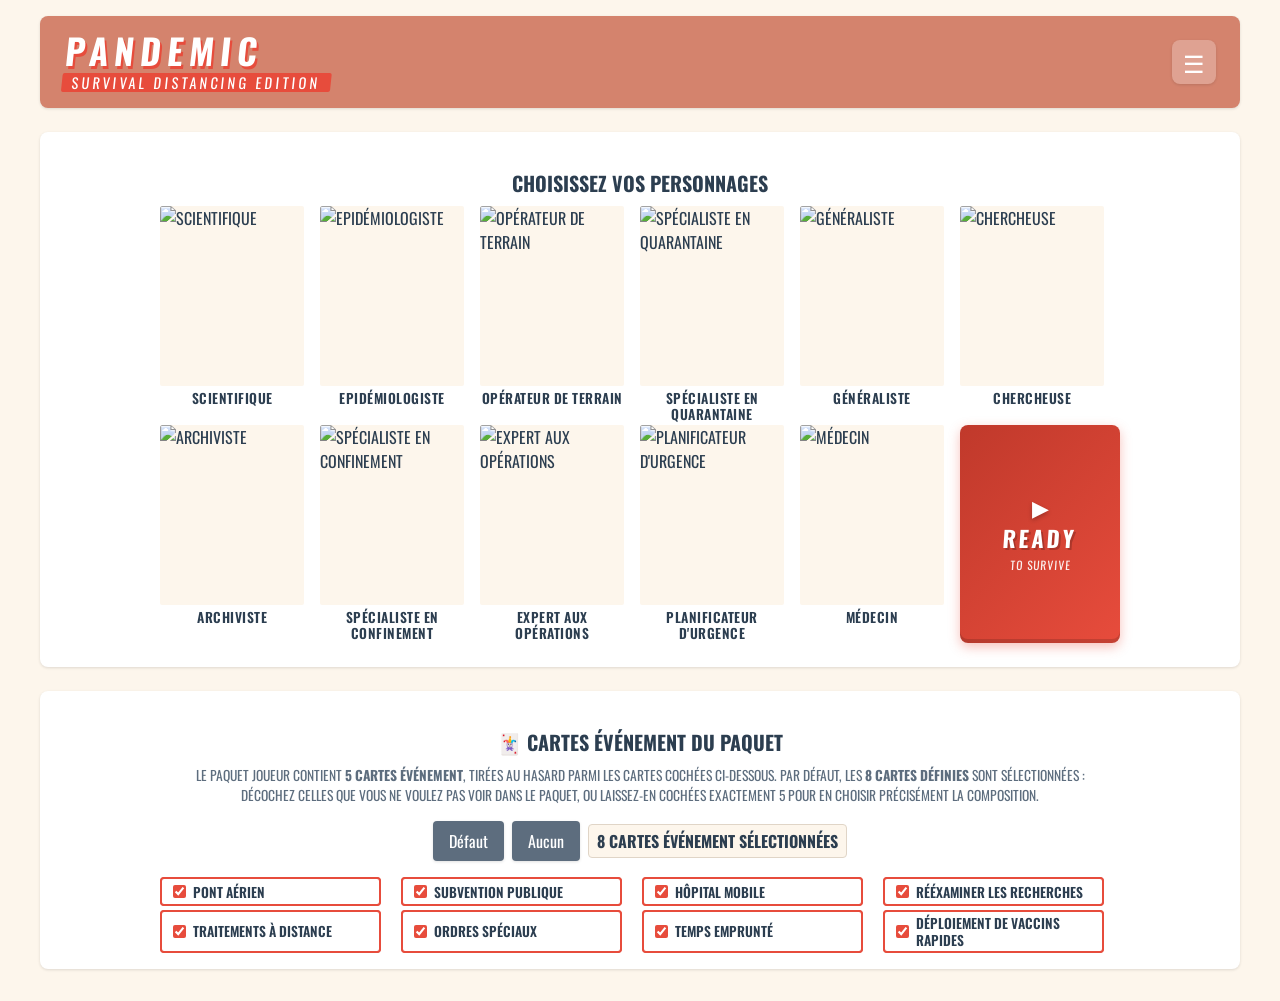
==== commit 8923baa5: "Refonte du jeu Pandemic Survival Refonte complète et finalisation du jeu : - Refonte UI et branding " ====
--- a/views/index.html
+++ b/views/index.html
@@ -3,14 +3,17 @@
 	<head>
 		<meta charset="utf-8">
 		<meta name="viewport" content="width=device-width, initial-scale=1.0">
-		<title>Scénarios Pandémie</title>
+		<title>Pandemic Survival — Distancing Edition</title>
+		<link rel="preconnect" href="https://fonts.googleapis.com" />
+		<link rel="preconnect" href="https://fonts.gstatic.com" crossorigin />
+		<link href="https://fonts.googleapis.com/css2?family=Oswald:wght@300;400;700&display=swap" rel="stylesheet" />
 		<script>
 			// Redirige vers la page unique (game.html) en conservant les paramètres de l'URL
 			window.location.replace("game.html" + window.location.search);
 		</script>
 	</head>
 	<body>
-		<p style="font-family: sans-serif; text-align: center; margin-top: 3rem;">
+		<p style="font-family: 'Oswald', sans-serif; letter-spacing: 3px; text-transform: uppercase; text-align: center; margin-top: 3rem;">
 			Redirection vers la partie…
 		</p>
 	</body>
